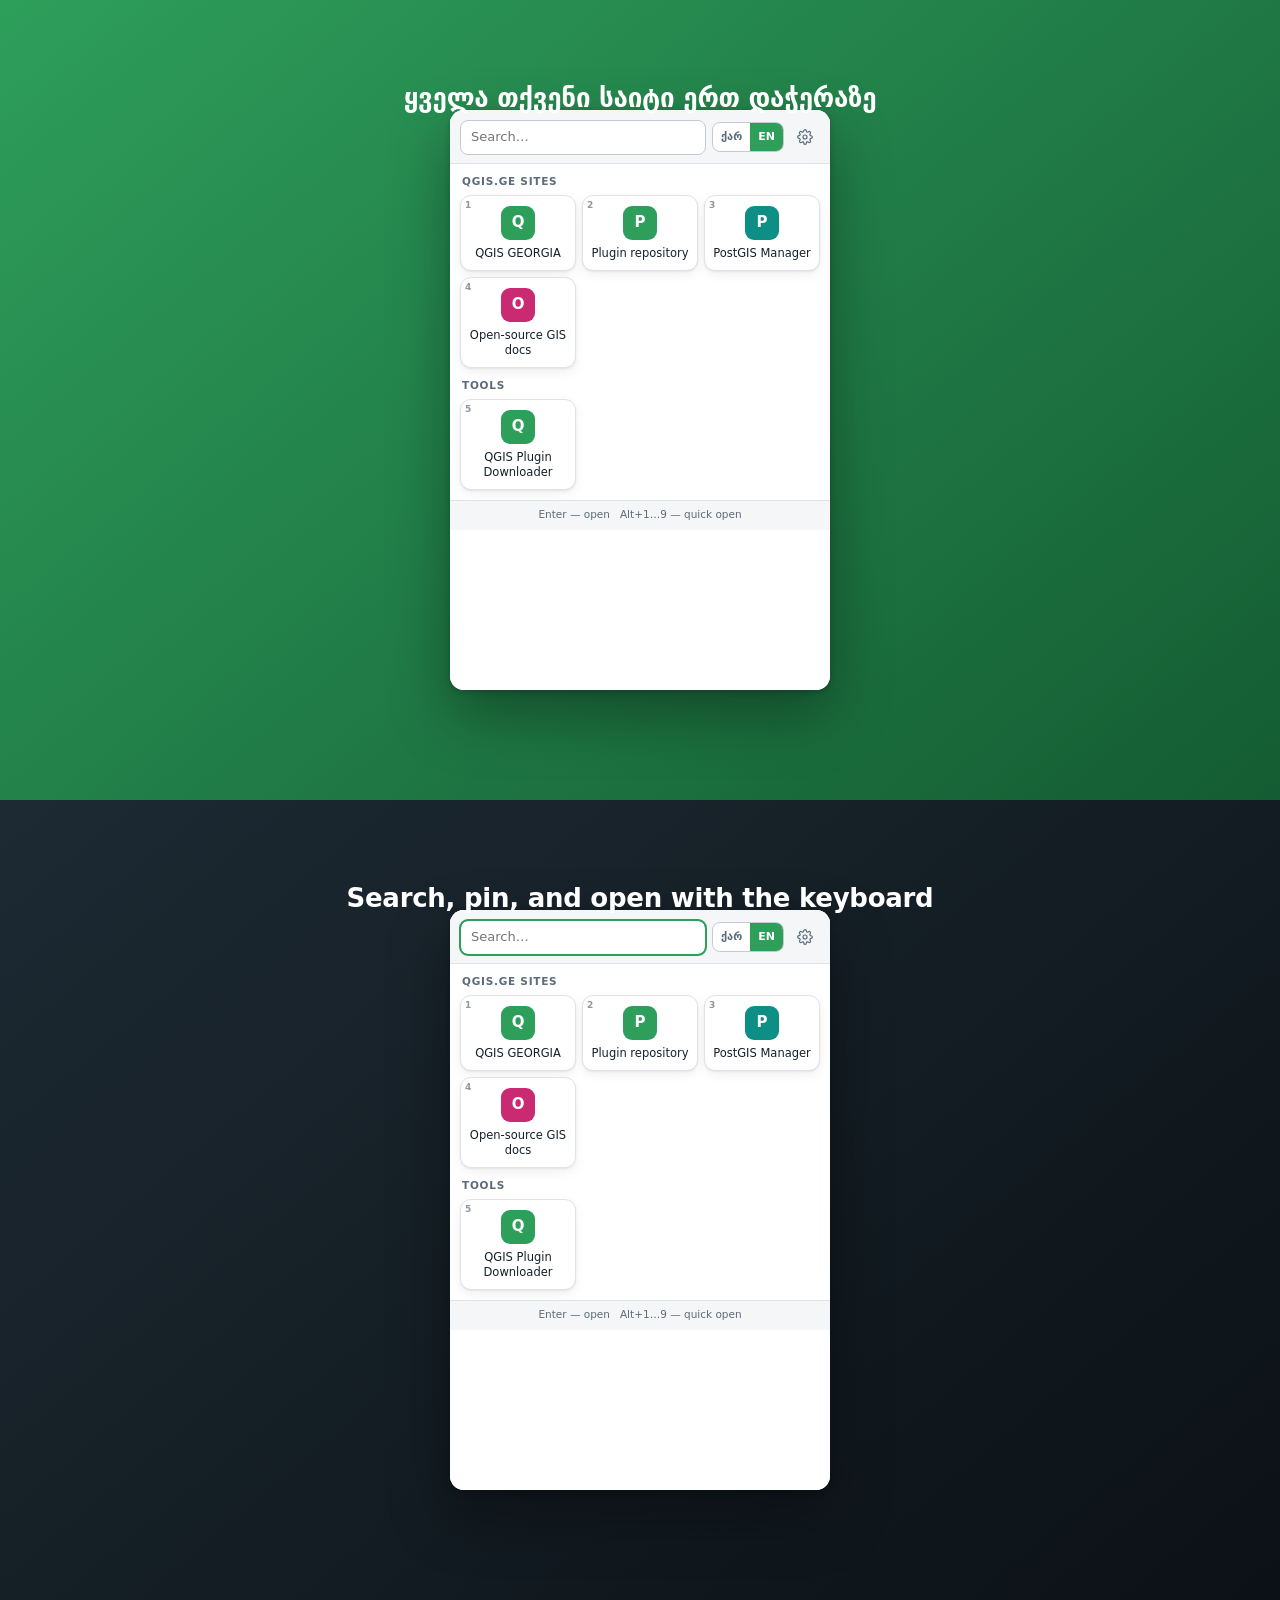
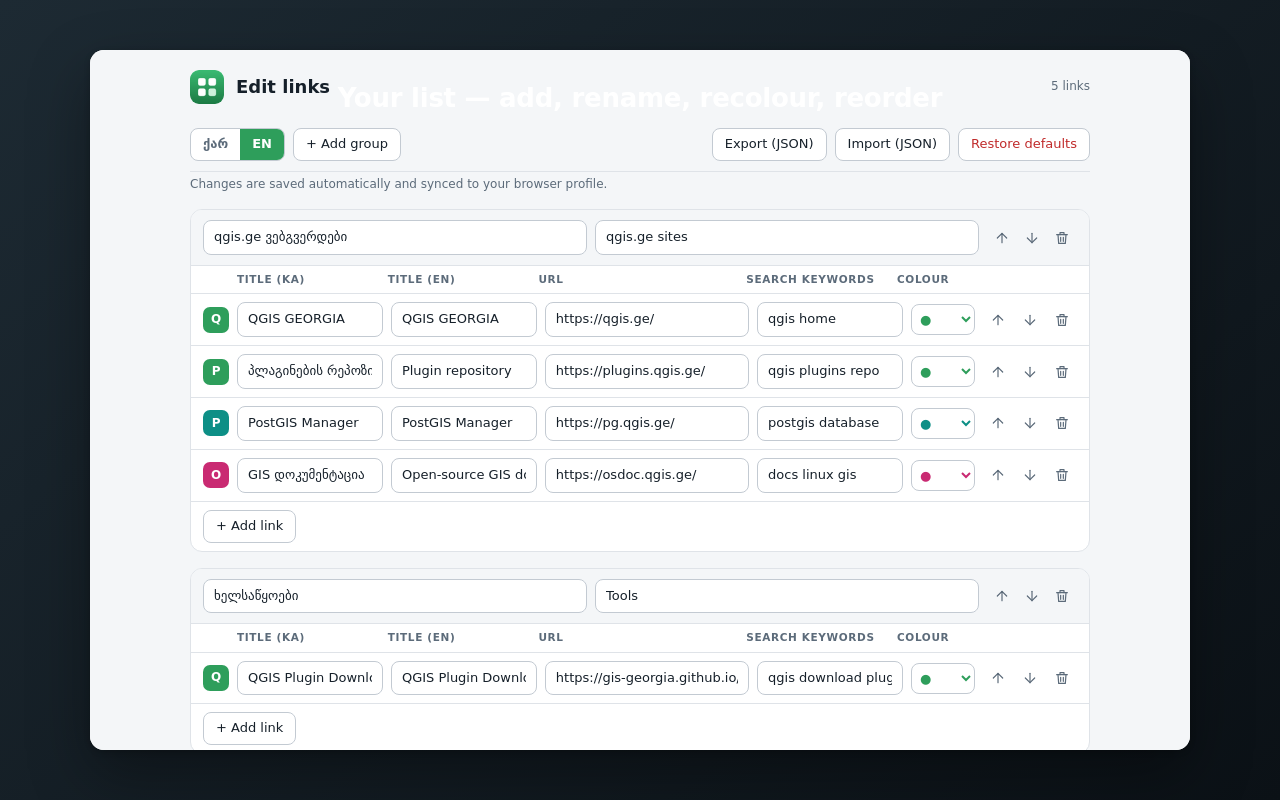
==== dev/shots.html @ 711b0813 "Add QGIS.GE Launcher, a Chromium quick-links extension Manifest V3 popup that opens a configurable s" ====
<!DOCTYPE html>
<html lang="en">
<head>
  <meta charset="utf-8">
  <title>Store screenshots</title>
  <style>
    html, body { margin: 0; background: #fff; }
    .frame {
      width: 1280px;
      height: 800px;
      display: grid;
      place-items: center;
      background: linear-gradient(140deg, #2e9e5b, #145c33);
    }
    .frame.dark { background: linear-gradient(140deg, #1d2a33, #0b1116); }
    .shell {
      width: 380px;
      height: 580px;
      border-radius: 14px;
      overflow: hidden;
      box-shadow: 0 24px 60px rgba(0, 0, 0, .35), 0 2px 6px rgba(0, 0, 0, .2);
      background: #fff;
    }
    .shell.wide { width: 1100px; height: 700px; }
    iframe { width: 100%; height: 100%; border: 0; display: block; }
    .caption {
      position: absolute;
      top: 56px;
      left: 0;
      right: 0;
      text-align: center;
      font: 600 26px/1.3 "Segoe UI", system-ui, sans-serif;
      color: #fff;
      letter-spacing: -.01em;
    }
    .frame { position: relative; }
  </style>
</head>
<body>
  <!-- Screenshot each .frame at 1280x800 for the store listing. -->
  <div class="frame">
    <p class="caption">ყველა თქვენი საიტი ერთ დაჭერაზე</p>
    <div class="shell"><iframe src="popup.html" title="Popup, grid view"></iframe></div>
  </div>
  <div class="frame dark">
    <p class="caption">Search, pin, and open with the keyboard</p>
    <div class="shell"><iframe src="popup.html" title="Popup, dark theme"></iframe></div>
  </div>
  <div class="frame dark">
    <p class="caption">Your list — add, rename, recolour, reorder</p>
    <div class="shell wide"><iframe src="options.html" title="Options page"></iframe></div>
  </div>
</body>
</html>
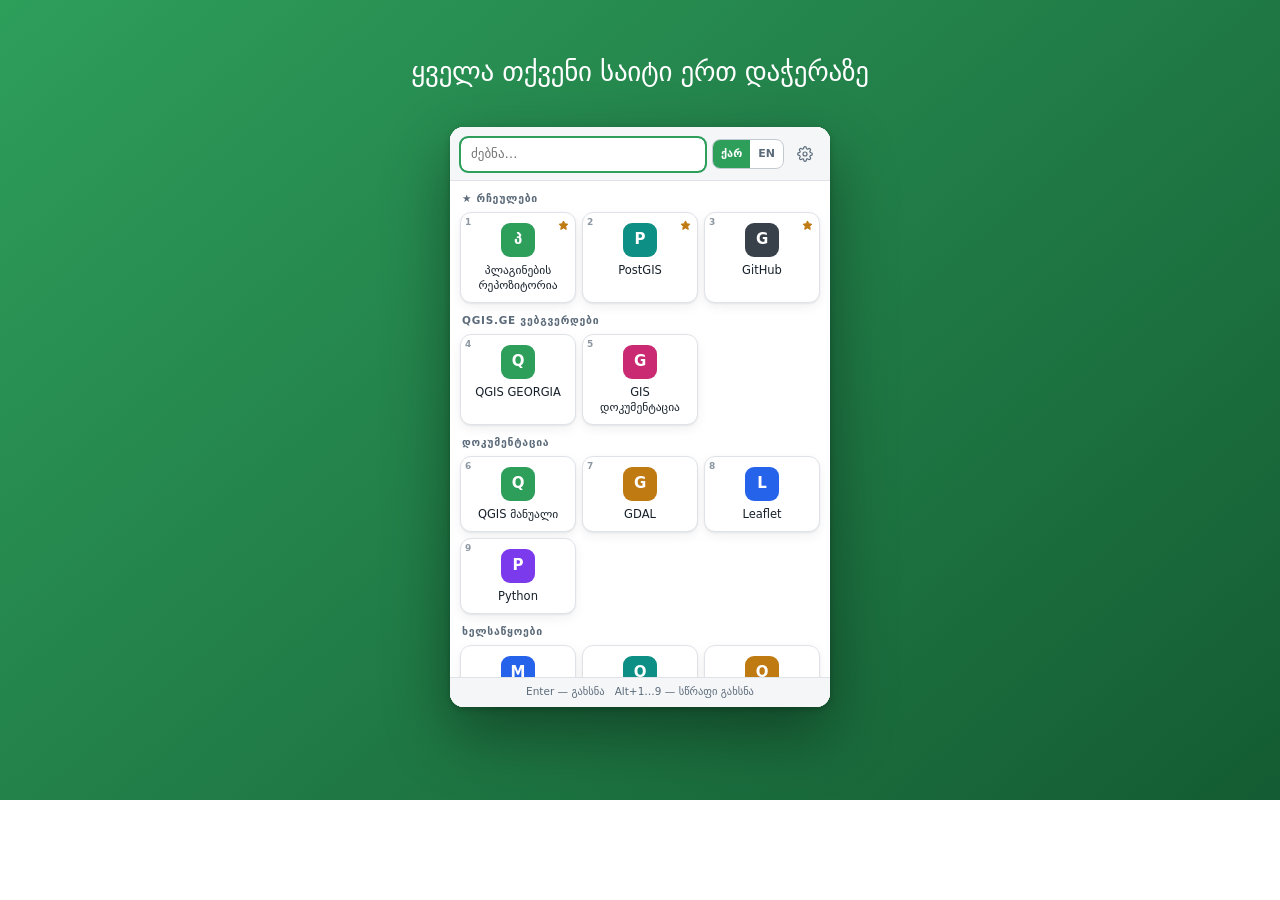
==== commit eb707c80: "Render the store screenshots from the real pages make_screenshots.py serves the repo, then drives he" ====
--- a/dev/shots.html
+++ b/dev/shots.html
@@ -1,11 +1,12 @@
 <!DOCTYPE html>
-<html lang="en">
+<html lang="ka">
 <head>
   <meta charset="utf-8">
-  <title>Store screenshots</title>
+  <title>Store screenshot</title>
   <style>
-    html, body { margin: 0; background: #fff; }
+    html, body { margin: 0; width: 1280px; height: 800px; overflow: hidden; background: #fff; }
     .frame {
+      position: relative;
       width: 1280px;
       height: 800px;
       display: grid;
@@ -13,42 +14,102 @@
       background: linear-gradient(140deg, #2e9e5b, #145c33);
     }
     .frame.dark { background: linear-gradient(140deg, #1d2a33, #0b1116); }
+    .caption {
+      position: absolute;
+      top: 54px;
+      left: 0;
+      right: 0;
+      text-align: center;
+      font: 500 27px/1.3 "Segoe UI", system-ui, "Noto Sans Georgian", sans-serif;
+      color: #fff;
+      letter-spacing: -.01em;
+      margin: 0;
+    }
     .shell {
       width: 380px;
       height: 580px;
+      margin-top: 34px;
       border-radius: 14px;
       overflow: hidden;
-      box-shadow: 0 24px 60px rgba(0, 0, 0, .35), 0 2px 6px rgba(0, 0, 0, .2);
       background: #fff;
+      box-shadow: 0 26px 64px rgba(0, 0, 0, .38), 0 2px 6px rgba(0, 0, 0, .22);
     }
-    .shell.wide { width: 1100px; height: 700px; }
+    .shell.wide { width: 1080px; height: 620px; }
     iframe { width: 100%; height: 100%; border: 0; display: block; }
-    .caption {
-      position: absolute;
-      top: 56px;
-      left: 0;
-      right: 0;
-      text-align: center;
-      font: 600 26px/1.3 "Segoe UI", system-ui, sans-serif;
-      color: #fff;
-      letter-spacing: -.01em;
-    }
-    .frame { position: relative; }
   </style>
 </head>
 <body>
-  <!-- Screenshot each .frame at 1280x800 for the store listing. -->
-  <div class="frame">
-    <p class="caption">ყველა თქვენი საიტი ერთ დაჭერაზე</p>
-    <div class="shell"><iframe src="popup.html" title="Popup, grid view"></iframe></div>
-  </div>
-  <div class="frame dark">
-    <p class="caption">Search, pin, and open with the keyboard</p>
-    <div class="shell"><iframe src="popup.html" title="Popup, dark theme"></iframe></div>
-  </div>
-  <div class="frame dark">
-    <p class="caption">Your list — add, rename, recolour, reorder</p>
-    <div class="shell wide"><iframe src="options.html" title="Options page"></iframe></div>
-  </div>
+<script>
+/* Renders ONE 1280x800 store screenshot, chosen with ?shot=1|2|3.
+   tools/make_screenshots.py drives this with headless Chrome. */
+(async function () {
+  var SHOTS = {
+    1: {
+      page: 'popup.html', dark: false, wide: false,
+      caption: 'ყველა თქვენი საიტი ერთ დაჭერაზე',
+      settings: { lang: 'ka', theme: 'light', density: 'grid' },
+    },
+    2: {
+      page: 'popup.html', dark: true, wide: false,
+      caption: 'Search, pin and open from the keyboard',
+      settings: { lang: 'en', theme: 'dark', density: 'grid' },
+      search: 'docs',
+    },
+    3: {
+      page: 'options.html', dark: true, wide: true,
+      caption: 'თქვენი სია — დამატება, გადარქმევა, გადალაგება',
+      settings: { lang: 'ka', theme: 'dark', density: 'grid' },
+    },
+  };
+
+  var n = new URLSearchParams(location.search).get('shot') || '1';
+  var shot = SHOTS[n] || SHOTS[1];
+
+  var state = await (await fetch('demo-state.json')).json();
+  delete state._comment;
+  Object.assign(state.settings, shot.settings);
+  var raw = JSON.stringify(state);
+  localStorage.setItem('devshim:sync:state', raw);
+  localStorage.setItem('devshim:local:state', raw);
+
+  var frame = document.createElement('div');
+  frame.className = 'frame' + (shot.dark ? ' dark' : '');
+
+  var caption = document.createElement('p');
+  caption.className = 'caption';
+  caption.textContent = shot.caption;
+
+  var shell = document.createElement('div');
+  shell.className = 'shell' + (shot.wide ? ' wide' : '');
+
+  var iframe = document.createElement('iframe');
+  iframe.title = shot.caption;
+  iframe.addEventListener('load', function () {
+    var doc = iframe.contentDocument;
+    if (shot.search) {
+      var box = doc.getElementById('search');
+      box.value = shot.search;
+      box.dispatchEvent(new iframe.contentWindow.Event('input', { bubbles: true }));
+    }
+    doc.documentElement.style.setProperty('scrollbar-width', 'none');
+    if (!shot.wide) {
+      // A real popup shrinks to its content; match that so a filtered list
+      // does not sit above an empty strip.
+      requestAnimationFrame(function () {
+        var h = Math.min(580, Math.max(240, doc.body.scrollHeight));
+        shell.style.height = h + 'px';
+        document.documentElement.dataset.ready = '1';
+      });
+      return;
+    }
+    document.documentElement.dataset.ready = '1';
+  });
+  iframe.src = shot.page;
+
+  shell.append(iframe);
+  frame.append(caption, shell);
+  document.body.append(frame);
+}());
+</script>
 </body>
 </html>
